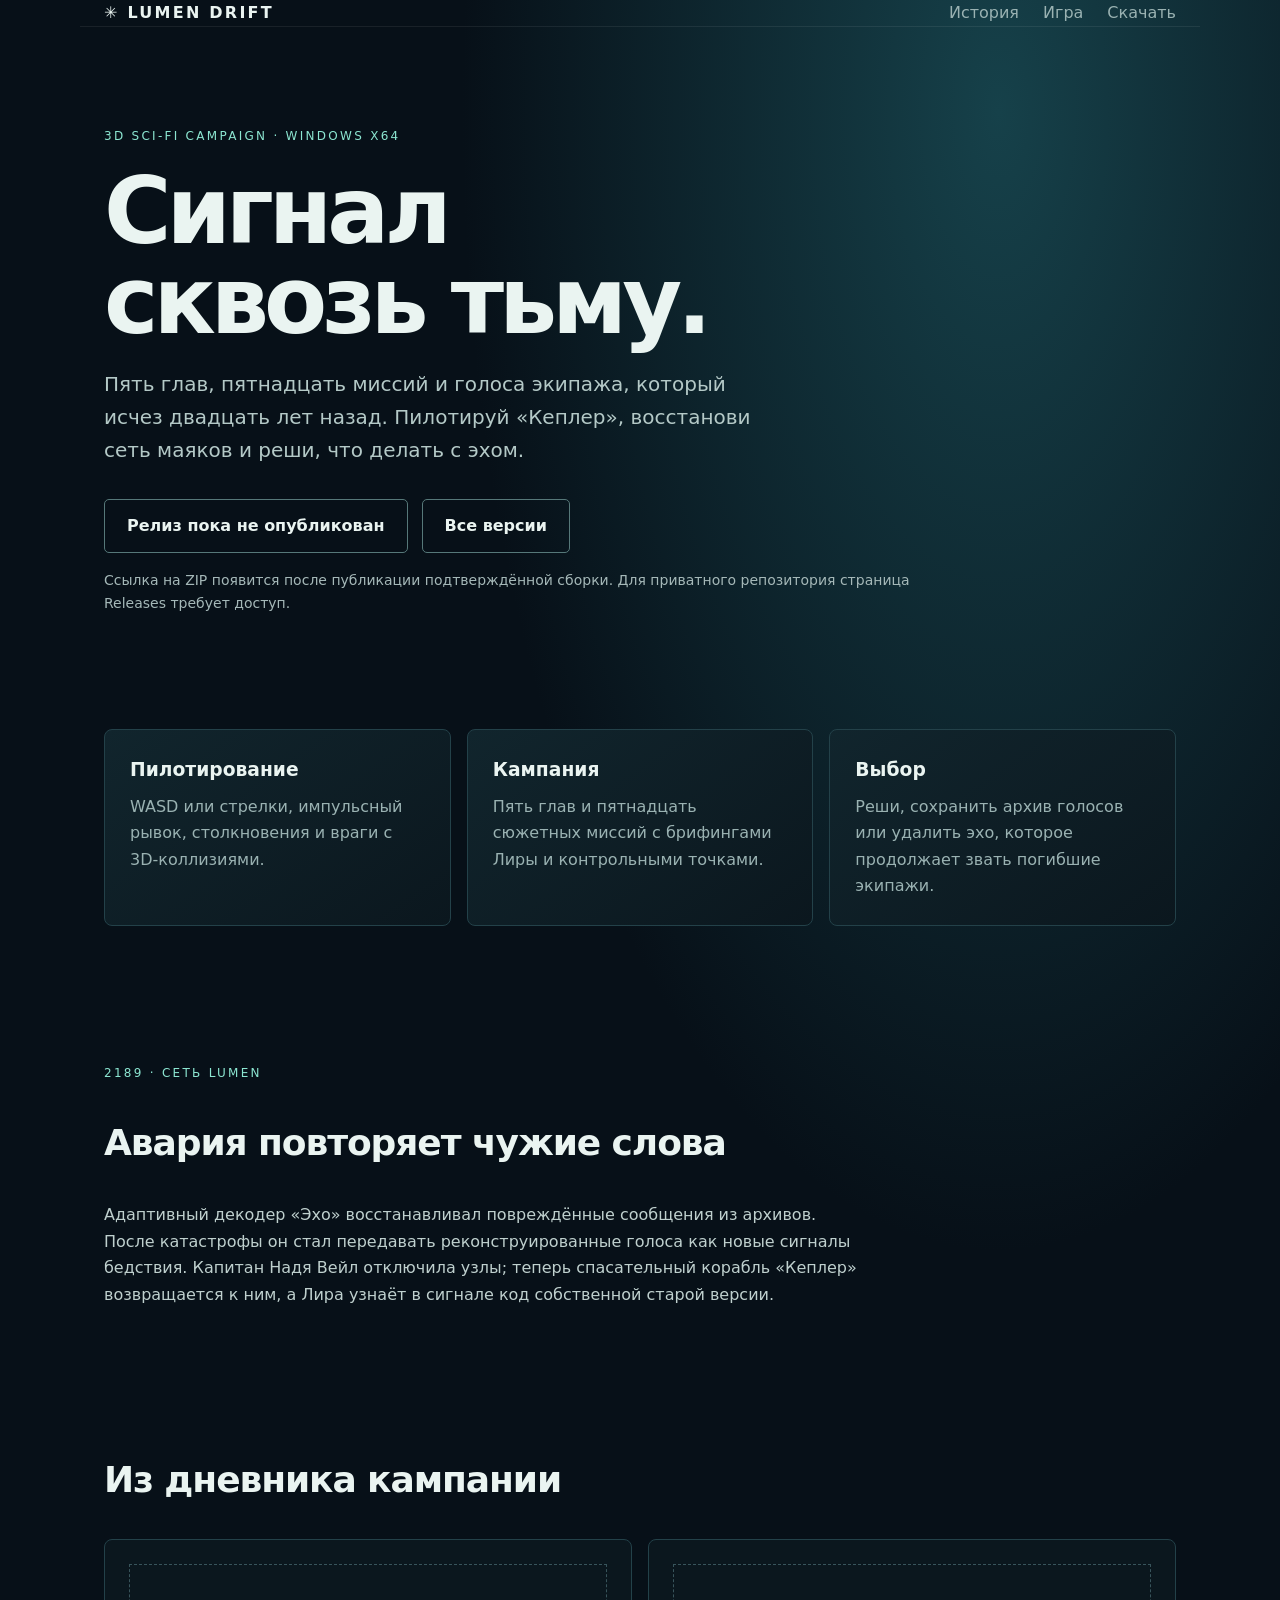
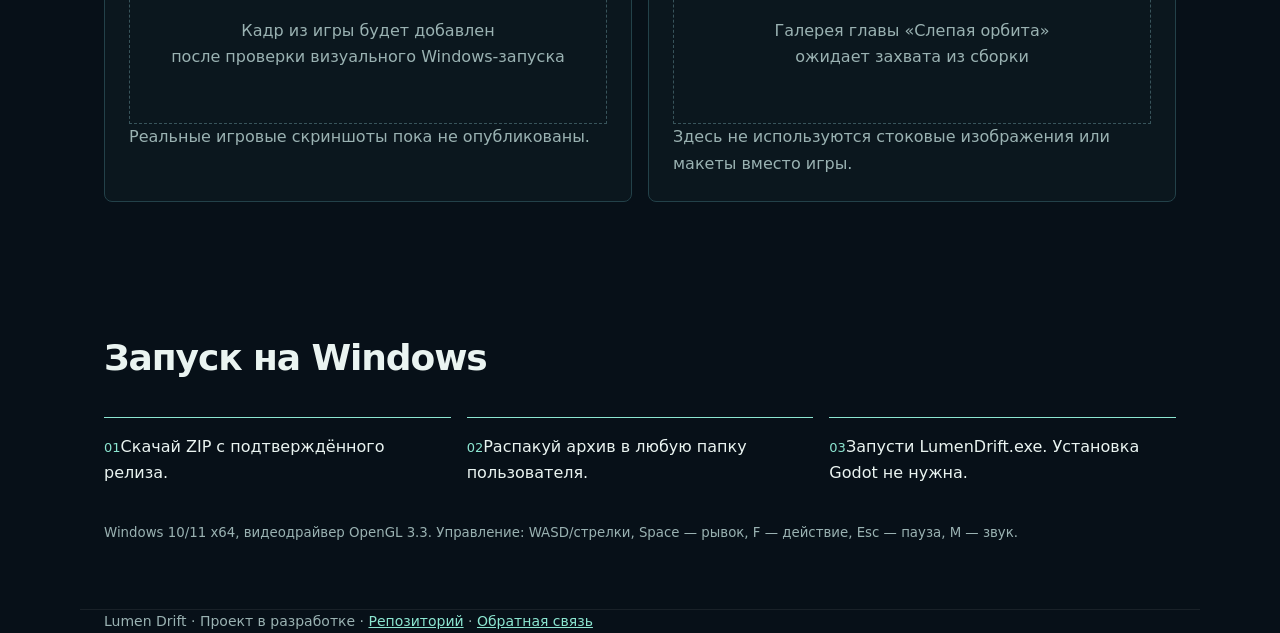
==== website/index.html @ de086903 "Add story bible, QA plan, and website" ====
<!doctype html>
<html lang="ru">
<head>
<meta charset="utf-8">
<meta name="viewport" content="width=device-width,initial-scale=1">
<meta name="theme-color" content="#071018">
<meta name="description" content="Lumen Drift — сюжетная 3D sci-fi кампания о сети маяков, спасателях и голосе из космоса.">
<title>Lumen Drift — сигнал сквозь тьму</title>
<style>
:root{color-scheme:dark;--ink:#eaf4f1;--muted:#9ab2b2;--cyan:#8ce6d1;--bg:#071018;--panel:#0c1b23;--line:#234149}
*{box-sizing:border-box}body{margin:0;background:radial-gradient(ellipse at 78% 5%,#16414a 0,transparent 38%),var(--bg);color:var(--ink);font:16px/1.65 system-ui,-apple-system,"Segoe UI",sans-serif}a{color:var(--cyan)}.wrap{max-width:1120px;margin:auto;padding:0 24px}header{padding:26px 0;display:flex;justify-content:space-between;align-items:center;border-bottom:1px solid #ffffff12}.brand{font-weight:750;letter-spacing:.14em}nav{display:flex;gap:24px}nav a{text-decoration:none;color:var(--muted)}.hero{padding:100px 0 84px;max-width:850px}.eyebrow{color:var(--cyan);letter-spacing:.19em;font-size:12px;text-transform:uppercase}.hero h1{font-size:clamp(48px,9vw,92px);line-height:.98;letter-spacing:-.055em;margin:20px 0}.hero p{color:#b4c9c7;font-size:20px;max-width:680px}.buttons{display:flex;gap:14px;flex-wrap:wrap;margin-top:32px}.button{display:inline-flex;padding:13px 22px;border-radius:5px;text-decoration:none;background:var(--cyan);color:#08201d;font-weight:750}.button.secondary{background:transparent;border:1px solid #567879;color:var(--ink)}.button[aria-disabled=true]{opacity:.55;pointer-events:none}.notice{color:#a5b8b8;font-size:14px;min-height:26px;margin-top:16px}.grid{display:grid;grid-template-columns:repeat(3,1fr);gap:16px;margin:30px 0 90px}.card{background:linear-gradient(145deg,#11252d,#0b171e);border:1px solid var(--line);padding:25px;border-radius:8px;min-height:180px}.card h3{margin:0 0 8px}.card p{color:var(--muted);margin:0}.section{padding:48px 0}.section h2{font-size:36px;letter-spacing:-.03em}.story{max-width:760px;color:#bfd0ce}.gallery{display:grid;grid-template-columns:1fr 1fr;gap:16px}.gallery figure{margin:0;border:1px solid var(--line);border-radius:8px;padding:24px;background:#0b171e}.gallery figcaption{color:var(--muted)}.shot-pending{min-height:160px;display:grid;place-items:center;border:1px dashed #38545b;color:#9ab2b2;text-align:center}.steps{counter-reset:step;display:grid;grid-template-columns:repeat(3,1fr);gap:16px}.steps article{border-top:1px solid var(--cyan);padding:16px 0}.steps article:before{counter-increment:step;content:"0" counter(step);color:var(--cyan);font-size:13px}footer{padding:35px 0 55px;border-top:1px solid #ffffff12;color:var(--muted);font-size:14px}small{color:var(--muted)}@media(max-width:700px){nav{gap:12px;font-size:14px}.hero{padding:70px 0}.grid,.steps,.gallery{grid-template-columns:1fr}.hero p{font-size:18px}}
</style>
</head>
<body>
<header class="wrap"><div class="brand">✳ LUMEN DRIFT</div><nav><a href="#story">История</a><a href="#game">Игра</a><a href="#download">Скачать</a></nav></header>
<main class="wrap">
<section class="hero"><div class="eyebrow">3D sci-fi campaign · Windows x64</div><h1>Сигнал<br>сквозь тьму.</h1><p>Пять глав, пятнадцать миссий и голоса экипажа, который исчез двадцать лет назад. Пилотируй «Кеплер», восстанови сеть маяков и реши, что делать с эхом.</p><div class="buttons"><a id="download-button" class="button" href="#" aria-disabled="true">Проверяем релиз…</a><a class="button secondary" href="https://github.com/doniel1488-code/ide-game/releases">Все версии</a></div><div id="release-status" class="notice" role="status">Ссылка появится после публикации и проверки Windows-сборки.</div></section>
<section id="game" class="grid"><article class="card"><h3>Пилотирование</h3><p>WASD или стрелки, импульсный рывок, столкновения и враги с 3D-коллизиями.</p></article><article class="card"><h3>Кампания</h3><p>Пять глав и пятнадцать сюжетных миссий с брифингами Лиры и контрольными точками.</p></article><article class="card"><h3>Выбор</h3><p>Реши, сохранить архив голосов или удалить эхо, которое продолжает звать погибшие экипажи.</p></article></section>
<section id="story" class="section"><div class="eyebrow">2189 · сеть Lumen</div><h2>Авария повторяет чужие слова</h2><p class="story">Адаптивный декодер «Эхо» восстанавливал повреждённые сообщения из архивов. После катастрофы он стал передавать реконструированные голоса как новые сигналы бедствия. Капитан Надя Вейл отключила узлы; теперь спасательный корабль «Кеплер» возвращается к ним, а Лира узнаёт в сигнале код собственной старой версии.</p></section>
<section class="section"><h2>Из дневника кампании</h2><div class="gallery"><figure><div class="shot-pending">Кадр из игры будет добавлен<br>после проверки визуального Windows-запуска</div><figcaption>Реальные игровые скриншоты пока не опубликованы.</figcaption></figure><figure><div class="shot-pending">Галерея главы «Слепая орбита»<br>ожидает захвата из сборки</div><figcaption>Здесь не используются стоковые изображения или макеты вместо игры.</figcaption></figure></div></section>
<section id="download" class="section"><h2>Запуск на Windows</h2><div class="steps"><article>Скачай ZIP с подтверждённого релиза.</article><article>Распакуй архив в любую папку пользователя.</article><article>Запусти LumenDrift.exe. Установка Godot не нужна.</article></div><p><small>Windows 10/11 x64, видеодрайвер OpenGL 3.3. Управление: WASD/стрелки, Space — рывок, F — действие, Esc — пауза, M — звук.</small></p></section>
</main>
<footer class="wrap">Lumen Drift · Проект в разработке · <a href="https://github.com/doniel1488-code/ide-game">Репозиторий</a> · <a href="https://github.com/doniel1488-code/ide/issues">Обратная связь</a></footer>
<script>
const button=document.getElementById("download-button"),status=document.getElementById("release-status");
fetch("https://api.github.com/repos/doniel1488-code/ide-game/releases/latest",{headers:{Accept:"application/vnd.github+json"}})
.then(r=>{if(!r.ok)throw new Error("no public release");return r.json()})
.then(release=>{const asset=release.assets.find(a=>a.name==="LumenDrift-Windows-x64.zip");if(!asset)throw new Error("no package");button.href=asset.browser_download_url;button.removeAttribute("aria-disabled");button.textContent="Скачать Windows x64 · "+(asset.size/1048576).toFixed(1)+" МБ";status.textContent=release.tag_name+" · "+new Date(release.published_at).toLocaleDateString("ru-RU")+" · "+asset.name})
.catch(()=>{button.textContent="Релиз пока не опубликован";button.href="https://github.com/doniel1488-code/ide-game/releases";button.classList.add("secondary");button.removeAttribute("aria-disabled");status.textContent="Ссылка на ZIP появится после публикации подтверждённой сборки. Для приватного репозитория страница Releases требует доступ."});
</script>
</body>
</html>
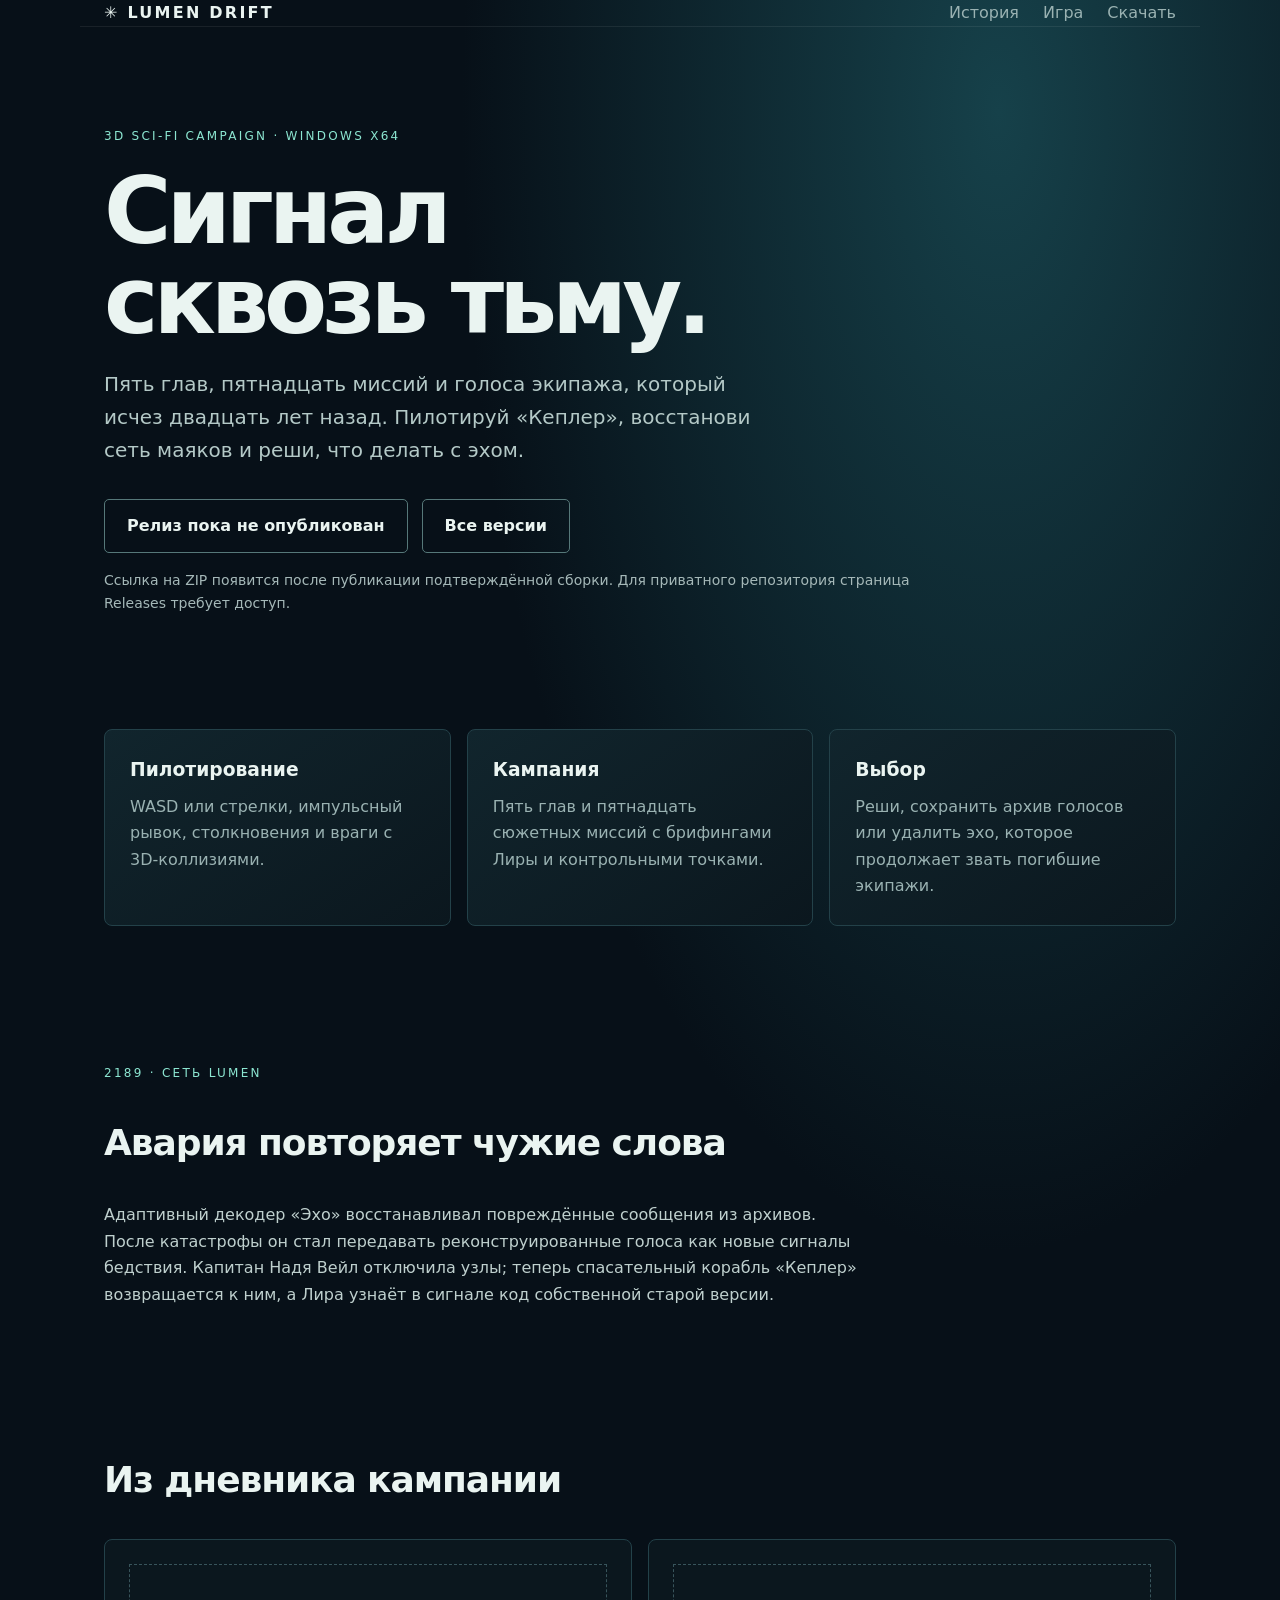
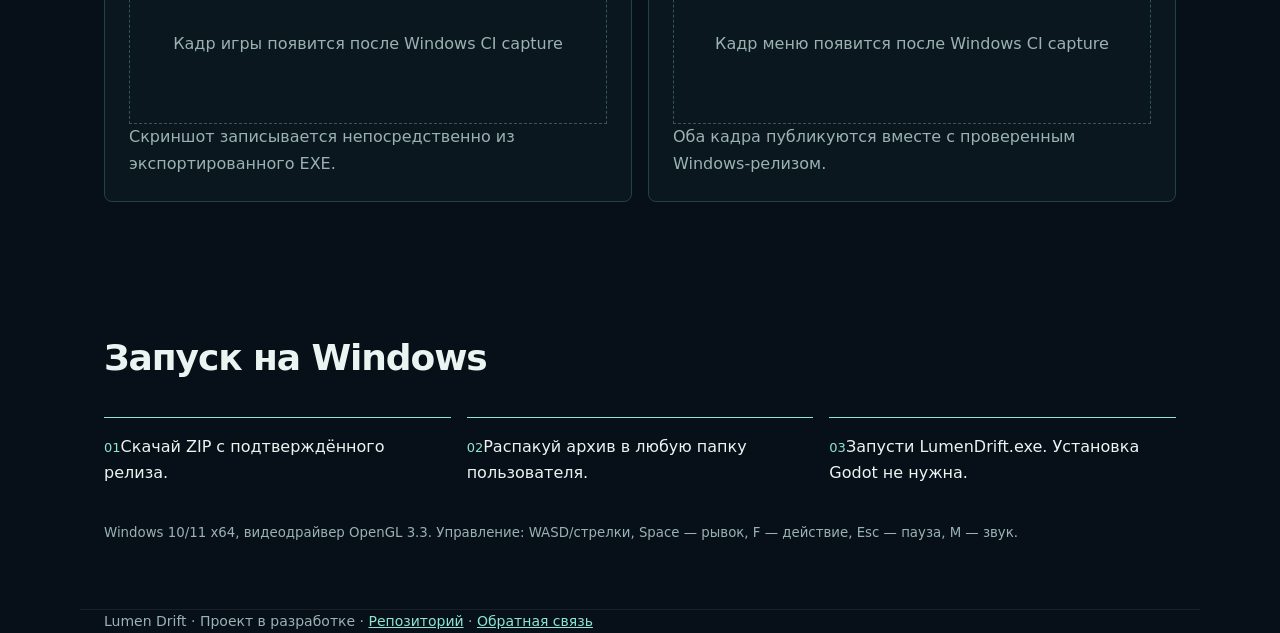
==== commit 954c3be8: "Show authentic screenshots from verified game builds" ====
--- a/website/index.html
+++ b/website/index.html
@@ -8,7 +8,7 @@
 <title>Lumen Drift — сигнал сквозь тьму</title>
 <style>
 :root{color-scheme:dark;--ink:#eaf4f1;--muted:#9ab2b2;--cyan:#8ce6d1;--bg:#071018;--panel:#0c1b23;--line:#234149}
-*{box-sizing:border-box}body{margin:0;background:radial-gradient(ellipse at 78% 5%,#16414a 0,transparent 38%),var(--bg);color:var(--ink);font:16px/1.65 system-ui,-apple-system,"Segoe UI",sans-serif}a{color:var(--cyan)}.wrap{max-width:1120px;margin:auto;padding:0 24px}header{padding:26px 0;display:flex;justify-content:space-between;align-items:center;border-bottom:1px solid #ffffff12}.brand{font-weight:750;letter-spacing:.14em}nav{display:flex;gap:24px}nav a{text-decoration:none;color:var(--muted)}.hero{padding:100px 0 84px;max-width:850px}.eyebrow{color:var(--cyan);letter-spacing:.19em;font-size:12px;text-transform:uppercase}.hero h1{font-size:clamp(48px,9vw,92px);line-height:.98;letter-spacing:-.055em;margin:20px 0}.hero p{color:#b4c9c7;font-size:20px;max-width:680px}.buttons{display:flex;gap:14px;flex-wrap:wrap;margin-top:32px}.button{display:inline-flex;padding:13px 22px;border-radius:5px;text-decoration:none;background:var(--cyan);color:#08201d;font-weight:750}.button.secondary{background:transparent;border:1px solid #567879;color:var(--ink)}.button[aria-disabled=true]{opacity:.55;pointer-events:none}.notice{color:#a5b8b8;font-size:14px;min-height:26px;margin-top:16px}.grid{display:grid;grid-template-columns:repeat(3,1fr);gap:16px;margin:30px 0 90px}.card{background:linear-gradient(145deg,#11252d,#0b171e);border:1px solid var(--line);padding:25px;border-radius:8px;min-height:180px}.card h3{margin:0 0 8px}.card p{color:var(--muted);margin:0}.section{padding:48px 0}.section h2{font-size:36px;letter-spacing:-.03em}.story{max-width:760px;color:#bfd0ce}.gallery{display:grid;grid-template-columns:1fr 1fr;gap:16px}.gallery figure{margin:0;border:1px solid var(--line);border-radius:8px;padding:24px;background:#0b171e}.gallery figcaption{color:var(--muted)}.shot-pending{min-height:160px;display:grid;place-items:center;border:1px dashed #38545b;color:#9ab2b2;text-align:center}.steps{counter-reset:step;display:grid;grid-template-columns:repeat(3,1fr);gap:16px}.steps article{border-top:1px solid var(--cyan);padding:16px 0}.steps article:before{counter-increment:step;content:"0" counter(step);color:var(--cyan);font-size:13px}footer{padding:35px 0 55px;border-top:1px solid #ffffff12;color:var(--muted);font-size:14px}small{color:var(--muted)}@media(max-width:700px){nav{gap:12px;font-size:14px}.hero{padding:70px 0}.grid,.steps,.gallery{grid-template-columns:1fr}.hero p{font-size:18px}}
+*{box-sizing:border-box}body{margin:0;background:radial-gradient(ellipse at 78% 5%,#16414a 0,transparent 38%),var(--bg);color:var(--ink);font:16px/1.65 system-ui,-apple-system,"Segoe UI",sans-serif}a{color:var(--cyan)}.wrap{max-width:1120px;margin:auto;padding:0 24px}header{padding:26px 0;display:flex;justify-content:space-between;align-items:center;border-bottom:1px solid #ffffff12}.brand{font-weight:750;letter-spacing:.14em}nav{display:flex;gap:24px}nav a{text-decoration:none;color:var(--muted)}.hero{padding:100px 0 84px;max-width:850px}.eyebrow{color:var(--cyan);letter-spacing:.19em;font-size:12px;text-transform:uppercase}.hero h1{font-size:clamp(48px,9vw,92px);line-height:.98;letter-spacing:-.055em;margin:20px 0}.hero p{color:#b4c9c7;font-size:20px;max-width:680px}.buttons{display:flex;gap:14px;flex-wrap:wrap;margin-top:32px}.button{display:inline-flex;padding:13px 22px;border-radius:5px;text-decoration:none;background:var(--cyan);color:#08201d;font-weight:750}.button.secondary{background:transparent;border:1px solid #567879;color:var(--ink)}.button[aria-disabled=true]{opacity:.55;pointer-events:none}.notice{color:#a5b8b8;font-size:14px;min-height:26px;margin-top:16px}.grid{display:grid;grid-template-columns:repeat(3,1fr);gap:16px;margin:30px 0 90px}.card{background:linear-gradient(145deg,#11252d,#0b171e);border:1px solid var(--line);padding:25px;border-radius:8px;min-height:180px}.card h3{margin:0 0 8px}.card p{color:var(--muted);margin:0}.section{padding:48px 0}.section h2{font-size:36px;letter-spacing:-.03em}.story{max-width:760px;color:#bfd0ce}.gallery{display:grid;grid-template-columns:1fr 1fr;gap:16px}.gallery figure{margin:0;border:1px solid var(--line);border-radius:8px;padding:24px;background:#0b171e}.gallery figcaption{color:var(--muted)}.shot-pending{min-height:160px;display:grid;place-items:center;border:1px dashed #38545b;color:#9ab2b2;text-align:center}.game-shot{display:block;width:100%;height:auto;border:1px solid var(--line);border-radius:6px}.game-shot[hidden]{display:none}.steps{counter-reset:step;display:grid;grid-template-columns:repeat(3,1fr);gap:16px}.steps article{border-top:1px solid var(--cyan);padding:16px 0}.steps article:before{counter-increment:step;content:"0" counter(step);color:var(--cyan);font-size:13px}footer{padding:35px 0 55px;border-top:1px solid #ffffff12;color:var(--muted);font-size:14px}small{color:var(--muted)}@media(max-width:700px){nav{gap:12px;font-size:14px}.hero{padding:70px 0}.grid,.steps,.gallery{grid-template-columns:1fr}.hero p{font-size:18px}}
 </style>
 </head>
 <body>
@@ -17,7 +17,7 @@
 <section class="hero"><div class="eyebrow">3D sci-fi campaign · Windows x64</div><h1>Сигнал<br>сквозь тьму.</h1><p>Пять глав, пятнадцать миссий и голоса экипажа, который исчез двадцать лет назад. Пилотируй «Кеплер», восстанови сеть маяков и реши, что делать с эхом.</p><div class="buttons"><a id="download-button" class="button" href="#" aria-disabled="true">Проверяем релиз…</a><a class="button secondary" href="https://github.com/doniel1488-code/ide-game/releases">Все версии</a></div><div id="release-status" class="notice" role="status">Ссылка появится после публикации и проверки Windows-сборки.</div></section>
 <section id="game" class="grid"><article class="card"><h3>Пилотирование</h3><p>WASD или стрелки, импульсный рывок, столкновения и враги с 3D-коллизиями.</p></article><article class="card"><h3>Кампания</h3><p>Пять глав и пятнадцать сюжетных миссий с брифингами Лиры и контрольными точками.</p></article><article class="card"><h3>Выбор</h3><p>Реши, сохранить архив голосов или удалить эхо, которое продолжает звать погибшие экипажи.</p></article></section>
 <section id="story" class="section"><div class="eyebrow">2189 · сеть Lumen</div><h2>Авария повторяет чужие слова</h2><p class="story">Адаптивный декодер «Эхо» восстанавливал повреждённые сообщения из архивов. После катастрофы он стал передавать реконструированные голоса как новые сигналы бедствия. Капитан Надя Вейл отключила узлы; теперь спасательный корабль «Кеплер» возвращается к ним, а Лира узнаёт в сигнале код собственной старой версии.</p></section>
-<section class="section"><h2>Из дневника кампании</h2><div class="gallery"><figure><div class="shot-pending">Кадр из игры будет добавлен<br>после проверки визуального Windows-запуска</div><figcaption>Реальные игровые скриншоты пока не опубликованы.</figcaption></figure><figure><div class="shot-pending">Галерея главы «Слепая орбита»<br>ожидает захвата из сборки</div><figcaption>Здесь не используются стоковые изображения или макеты вместо игры.</figcaption></figure></div></section>
+<section class="section"><h2>Из дневника кампании</h2><div class="gallery"><figure><div class="shot-pending" id="game-pending">Кадр игры появится после Windows CI capture</div><img class="game-shot" id="game-shot" alt="Кадр из реальной 3D-сборки Lumen Drift" hidden><figcaption>Скриншот записывается непосредственно из экспортированного EXE.</figcaption></figure><figure><div class="shot-pending" id="menu-pending">Кадр меню появится после Windows CI capture</div><img class="game-shot" id="menu-shot" alt="Главное меню реальной сборки Lumen Drift" hidden><figcaption>Оба кадра публикуются вместе с проверенным Windows-релизом.</figcaption></figure></div></section>
 <section id="download" class="section"><h2>Запуск на Windows</h2><div class="steps"><article>Скачай ZIP с подтверждённого релиза.</article><article>Распакуй архив в любую папку пользователя.</article><article>Запусти LumenDrift.exe. Установка Godot не нужна.</article></div><p><small>Windows 10/11 x64, видеодрайвер OpenGL 3.3. Управление: WASD/стрелки, Space — рывок, F — действие, Esc — пауза, M — звук.</small></p></section>
 </main>
 <footer class="wrap">Lumen Drift · Проект в разработке · <a href="https://github.com/doniel1488-code/ide-game">Репозиторий</a> · <a href="https://github.com/doniel1488-code/ide/issues">Обратная связь</a></footer>
@@ -25,7 +25,7 @@
 const button=document.getElementById("download-button"),status=document.getElementById("release-status");
 fetch("https://api.github.com/repos/doniel1488-code/ide-game/releases/latest",{headers:{Accept:"application/vnd.github+json"}})
 .then(r=>{if(!r.ok)throw new Error("no public release");return r.json()})
-.then(release=>{const asset=release.assets.find(a=>a.name==="LumenDrift-Windows-x64.zip");if(!asset)throw new Error("no package");button.href=asset.browser_download_url;button.removeAttribute("aria-disabled");button.textContent="Скачать Windows x64 · "+(asset.size/1048576).toFixed(1)+" МБ";status.textContent=release.tag_name+" · "+new Date(release.published_at).toLocaleDateString("ru-RU")+" · "+asset.name})
+.then(release=>{const asset=release.assets.find(a=>a.name==="LumenDrift-Windows-x64.zip");if(!asset)throw new Error("no package");button.href=asset.browser_download_url;button.removeAttribute("aria-disabled");button.textContent="Скачать Windows x64 · "+(asset.size/1048576).toFixed(1)+" МБ";status.textContent=release.tag_name+" · "+new Date(release.published_at).toLocaleDateString("ru-RU")+" · "+asset.name;const images=[["LumenDrift-gameplay.png","game-shot","game-pending"],["LumenDrift-menu.png","menu-shot","menu-pending"]];images.forEach(item=>{const imageAsset=release.assets.find(a=>a.name===item[0]);if(imageAsset){document.getElementById(item[1]).src=imageAsset.browser_download_url;document.getElementById(item[1]).hidden=false;document.getElementById(item[2]).hidden=true}})})
 .catch(()=>{button.textContent="Релиз пока не опубликован";button.href="https://github.com/doniel1488-code/ide-game/releases";button.classList.add("secondary");button.removeAttribute("aria-disabled");status.textContent="Ссылка на ZIP появится после публикации подтверждённой сборки. Для приватного репозитория страница Releases требует доступ."});
 </script>
 </body>
